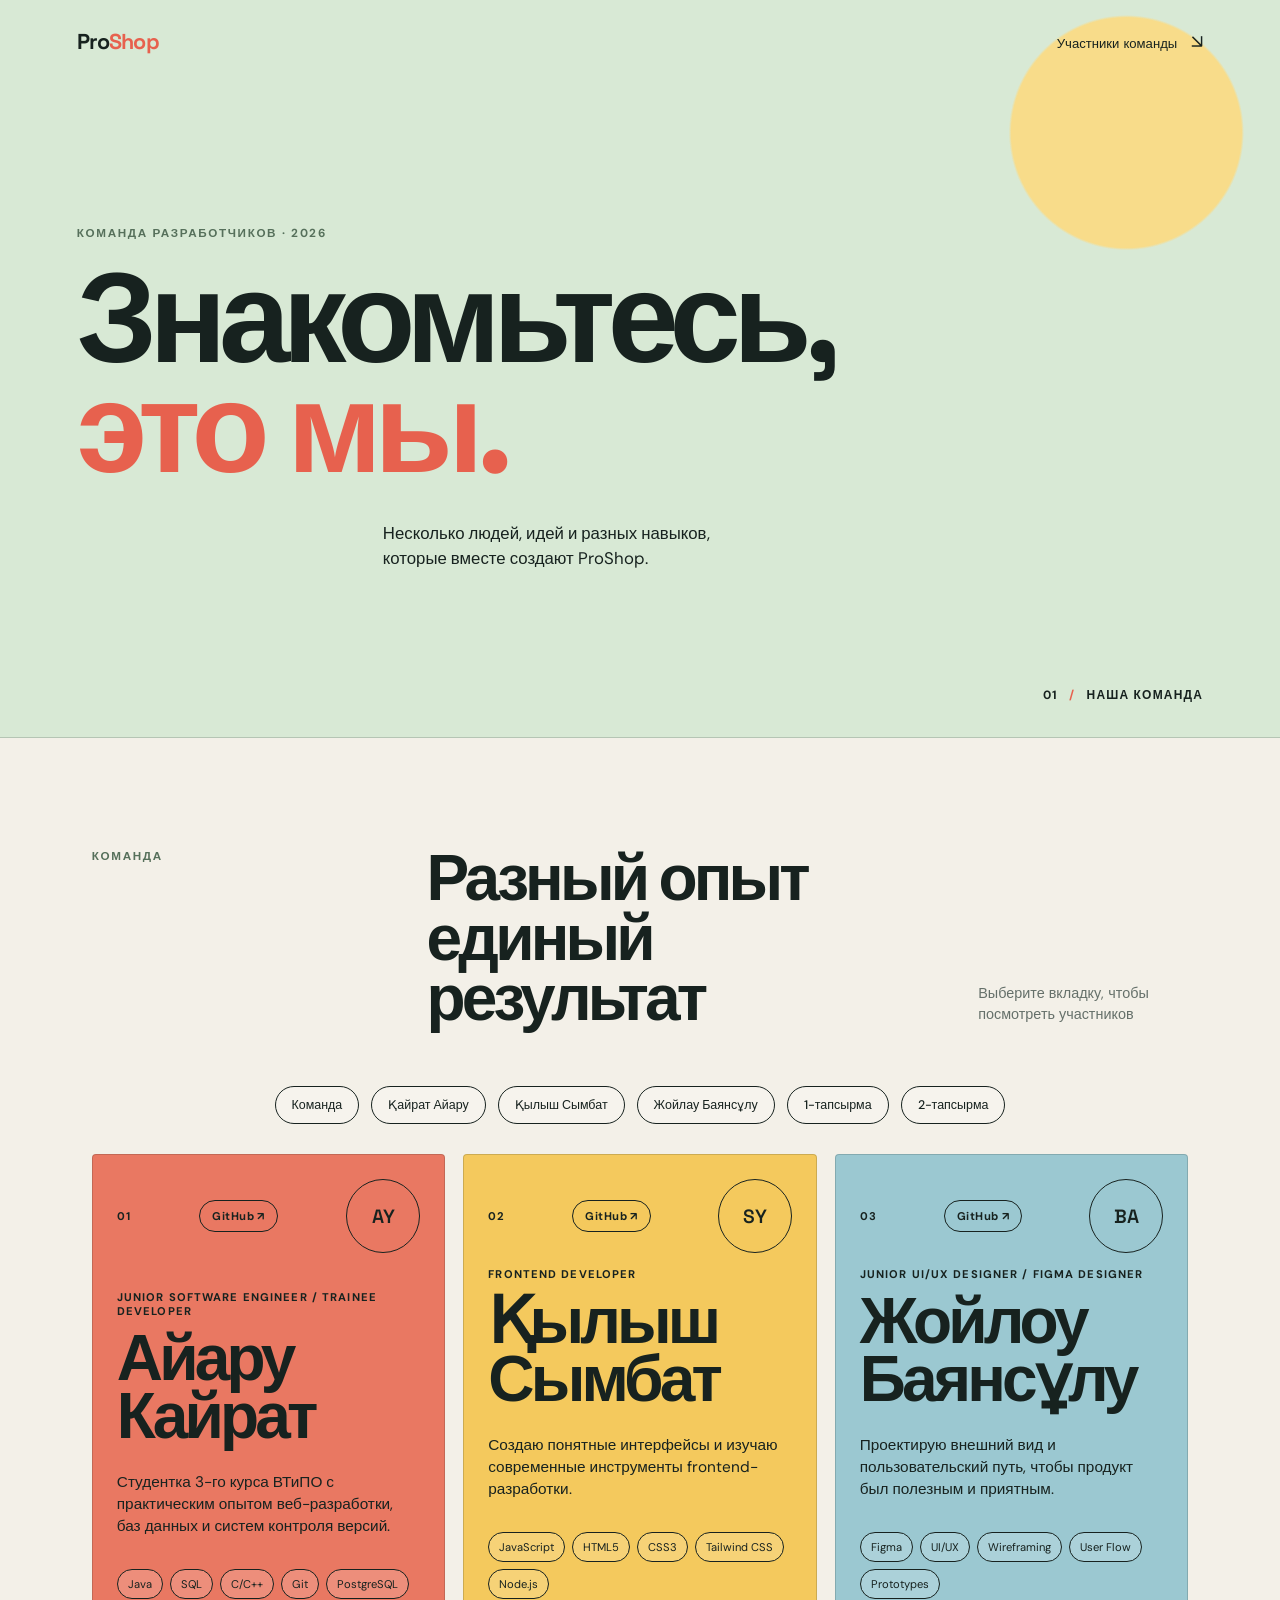
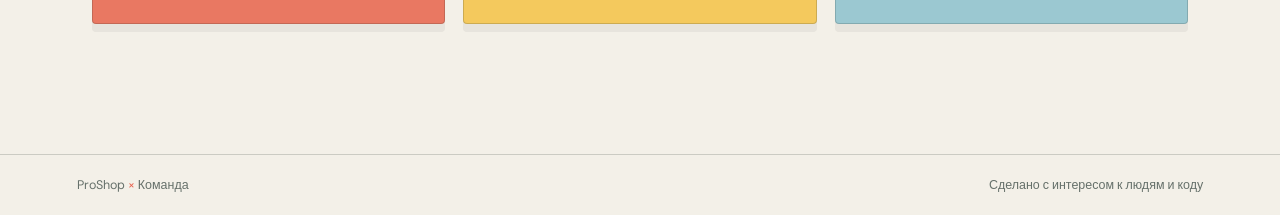
==== index.html @ 57a11b8b "1 men 2" ====
<!DOCTYPE html>
<html lang="ru">
<head>
    <meta charset="UTF-8">
    <meta name="viewport" content="width=device-width, initial-scale=1.0">
    <meta name="description" content="Страница-портфолио участников команды ProShop">
    <title>Наша команда | ProShop</title>
    <link rel="preconnect" href="https://fonts.googleapis.com">
    <link rel="preconnect" href="https://fonts.gstatic.com" crossorigin>
    <link href="https://fonts.googleapis.com/css2?family=DM+Sans:wght@400;500;700&family=Space+Grotesk:wght@500;600;700&display=swap" rel="stylesheet">
    <link rel="stylesheet" href="styles.css">
</head>
<body>
    <header class="hero">
        <nav class="navigation" aria-label="Основная навигация">
            <a class="logo" href="./index.html">Pro<span>Shop</span></a>
            <a class="nav-link" href="#team">Участники команды <span>↘</span></a>
        </nav>
        
        <div class="hero-content">
            <p class="eyebrow">Команда разработчиков · 2026</p>
            <h1>Знакомьтесь,<br><em>это мы.</em></h1>
            <p class="intro">Несколько людей, идей и разных навыков, которые вместе создают ProShop.</p>
        </div>
        <div class="hero-note">01 <span>/</span> Наша команда</div>
    </header>

    <main id="team" class="team-section">
        <div class="section-heading">
            <p class="eyebrow">Команда</p>
            <h2>Разный опыт<br>единый результат</h2>
            <p class="section-description">Выберите вкладку, чтобы посмотреть участников</p>
        </div>

        <!-- ВКЛАДКАЛАР ОСЫНДА -->
        <nav id="member-tabs" class="member-tabs" style="display:flex; gap:12px; margin: 25px 0 30px; flex-wrap:wrap; justify-content: center;">
            <button class="member-tab active" data-tab="team">Команда</button>
            <button class="member-tab" data-tab="ayaru">Қайрат Айару</button>
            <button class="member-tab" data-tab="symbat">Қылыш Сымбат</button>
            <button class="member-tab" data-tab="bayansulu">Жойлау Баянсұлу</button>
            <button class="member-tab" data-tab="task1">1-тапсырма</button>
            <button class="member-tab" data-tab="task2">2-тапсырма</button>
        </nav>

        <div id="team-list" class="team-list" aria-live="polite"></div>
    </main>

    <main id="resume-view" class="resume-main" hidden aria-live="polite"></main>

    <footer class="footer">
        <p>ProShop <span>×</span> Команда</p>
        <p>Сделано с интересом к людям и коду</p>
    </footer>

    <script type="module" src="team.js"></script>
</body>
</html>
---- styles.css ----
:root {
    --ink: #17221f;
    --paper: #f3f0e8;
    --green: #d8e9d5;
    --line: rgba(23, 34, 31, 0.18);
    --accent: #e7614e;
}

* { box-sizing: border-box; }
html { scroll-behavior: smooth; }
body { margin: 0; color: var(--ink); background: var(--paper); font-family: 'DM Sans', sans-serif; }
.hero { min-height: 82vh; padding: 28px 6vw 34px; display: flex; flex-direction: column; justify-content: space-between; position: relative; overflow: hidden; background: radial-gradient(circle at 88% 18%, #f8dc8a 0, #f8dc8a 9%, transparent 9.2%), var(--green); border-bottom: 1px solid var(--line); }
.hero > * { position: relative; }
.navigation { display: flex; justify-content: space-between; align-items: center; }
.logo { color: var(--ink); font: 700 1.35rem 'Space Grotesk', sans-serif; text-decoration: none; letter-spacing: -0.04em; }
.logo span { color: var(--accent); }
.nav-link { color: var(--ink); font-size: 0.82rem; text-decoration: none; border-bottom: 1px solid transparent; transition: border-color 180ms ease; }
.nav-link:hover { border-color: var(--ink); }
.nav-link span { margin-left: 10px; font-size: 1.2rem; }
.member-tabs { display: flex; flex-wrap: wrap; gap: 10px; margin-top: 58px; }
.member-tab { padding: 10px 16px; border: 1px solid var(--ink); border-radius: 999px; color: var(--ink); background: rgba(255, 255, 255, 0.2); cursor: pointer; font: 500 0.78rem 'DM Sans', sans-serif; transition: background 180ms ease, transform 180ms ease; }
.member-tab:hover { background: rgba(255, 255, 255, 0.65); transform: translateY(-2px); }
.member-tab:focus-visible { outline: 3px solid var(--accent); outline-offset: 3px; }
.hero-content { max-width: 850px; padding: 10vh 0 4vh; }
.eyebrow { margin: 0 0 22px; color: #56705b; font-size: 0.73rem; font-weight: 700; letter-spacing: 0.14em; text-transform: uppercase; }
h1, h2, h3 { margin: 0; font-family: 'Space Grotesk', sans-serif; letter-spacing: -0.06em; }
h1 { font-size: clamp(4rem, 10vw, 9.5rem); line-height: 0.86; }
h1 em { color: var(--accent); font-style: normal; }
.intro { max-width: 360px; margin: 38px 0 0 36%; font-size: 1.05rem; line-height: 1.5; }
.hero-note { align-self: flex-end; font-size: 0.75rem; font-weight: 700; letter-spacing: 0.1em; text-transform: uppercase; }
.hero-note span { margin: 0 7px; color: var(--accent); }
.team-section { max-width: 1250px; margin: 0 auto; padding: 110px 6vw 130px; }
.section-heading { display: grid; grid-template-columns: 1fr 1.4fr 1fr; align-items: end; gap: 30px; margin-bottom: 58px; }
.section-heading .eyebrow { align-self: start; }
h2 { font-size: clamp(2.6rem, 5vw, 5rem); line-height: 0.94; }
.section-description { max-width: 210px; margin: 0 0 4px auto; color: #65706a; font-size: 0.9rem; line-height: 1.45; }
.team-list { display: grid; grid-template-columns: repeat(3, 1fr); gap: 18px; }
.member-card { min-height: 470px; padding: 24px; display: flex; flex-direction: column; justify-content: space-between; border: 1px solid var(--line); border-radius: 4px; box-shadow: 0 8px 0 rgba(23, 34, 31, 0.05); animation: reveal 700ms both; animation-delay: var(--delay); transition: transform 180ms ease, box-shadow 180ms ease; }
.member-card { cursor: pointer; }
.member-card:focus-visible { outline: 3px solid var(--accent); outline-offset: 5px; }
.member-card:hover { transform: translateY(-7px) rotate(-0.4deg); box-shadow: 0 16px 0 rgba(23, 34, 31, 0.08); }
.member-card.coral { background: #e97862; }
.member-card.yellow { background: #f4c95d; }
.member-card.blue { background: #9bc8d1; }
.card-top, .skills { display: flex; justify-content: space-between; align-items: center; }
.github-link { color: inherit; font-size: 0.7rem; font-weight: 700; letter-spacing: 0.04em; text-decoration: none; }
.github-link:hover { text-decoration: underline; text-underline-offset: 4px; }
.github-button { display: inline-block; padding: 8px 12px; border: 1px solid currentColor; border-radius: 999px; }
.github-button:hover { color: var(--ink); background: rgba(255, 255, 255, 0.45); text-decoration: none; }
.member-number, .member-role { font-size: 0.7rem; font-weight: 700; letter-spacing: 0.1em; text-transform: uppercase; }
.member-initials { width: 74px; height: 74px; display: grid; place-items: center; border: 1px solid var(--ink); border-radius: 50%; font: 600 1.2rem 'Space Grotesk', sans-serif; }
.member-role { margin-bottom: 12px; }
h3 { font-size: clamp(2.5rem, 5vw, 4.5rem); line-height: 0.9; }
.member-link { color: inherit; text-decoration: none; }
.member-link:hover { text-decoration: underline; text-decoration-thickness: 2px; text-underline-offset: 7px; }
.member-about { max-width: 300px; margin: 25px 0 32px; font-size: 0.96rem; line-height: 1.45; }
.skills { justify-content: flex-start; flex-wrap: wrap; gap: 7px; }
.skills span { padding: 7px 10px; border: 1px solid var(--ink); border-radius: 20px; background: rgba(255, 255, 255, 0.16); font-size: 0.7rem; }
.footer { padding: 22px 6vw; display: flex; justify-content: space-between; border-top: 1px solid var(--line); color: #65706a; font-size: 0.78rem; }
.footer p { margin: 0; }
.footer span { color: var(--accent); }
.resume-page { min-height: 100vh; display: flex; flex-direction: column; }
.resume-main { width: min(900px, 88vw); margin: 0 auto; padding: 90px 0 120px; flex: 1; }
.back-link { display: inline-block; margin-bottom: 48px; color: var(--ink); font-size: 0.8rem; text-decoration: none; }
.back-button { padding: 0; border: 0; background: none; cursor: pointer; font: inherit; }
.back-link:hover { text-decoration: underline; }
.resume-heading { display: flex; align-items: end; justify-content: space-between; gap: 40px; margin-bottom: 70px; padding: 30px 34px; border: 1px solid var(--line); border-radius: 4px; box-shadow: 0 8px 0 rgba(23, 34, 31, 0.05); }
.resume-heading-text { min-width: 0; }
.resume-photo { width: 170px; height: 210px; display: grid; place-items: center; flex: 0 0 auto; border: 1px dashed var(--ink); object-fit: cover; }
.resume-photo-placeholder { align-content: center; gap: 10px; background: rgba(255, 255, 255, 0.2); text-align: center; }
.resume-photo-placeholder span { font: 600 1.45rem/0.95 'Space Grotesk', sans-serif; }
.resume-photo-placeholder small { font-size: 0.68rem; line-height: 1.35; }
.resume-heading h1 { font-size: clamp(3.5rem, 9vw, 8rem); }
.resume-role { margin: 0 0 14px; color: #56705b; font-size: 0.75rem; font-weight: 700; letter-spacing: 0.13em; text-transform: uppercase; }
.resume-contact { display: flex; flex-wrap: wrap; gap: 7px 16px; max-width: 650px; margin: 28px 0 0; padding: 0; list-style: none; font-size: 0.76rem; line-height: 1.4; }
.resume-github { display: inline-block; margin-top: 18px; font-size: 0.8rem; }
.resume-grid { display: grid; grid-template-columns: 1fr 1fr; gap: 54px 70px; }
.resume-block-wide { grid-column: 1 / -1; }
.resume-block h2 { margin-bottom: 17px; font-size: 1.4rem; letter-spacing: -0.03em; }
.resume-block p { max-width: 440px; margin: 0; color: #4f5d57; line-height: 1.65; }
.resume-list { display: grid; gap: 10px; margin: 0; padding-left: 19px; color: #4f5d57; line-height: 1.5; }
.resume-details { display: grid; gap: 16px; }
.resume-detail { display: grid; grid-template-columns: minmax(150px, 0.35fr) 1fr; gap: 25px; padding-bottom: 14px; border-bottom: 1px solid var(--line); }
.resume-detail strong { font-size: 0.82rem; }
.resume-detail p { max-width: none; }
.resume-skills { display: flex; flex-wrap: wrap; gap: 8px; }
.resume-skills span { padding: 8px 12px; border: 1px solid var(--ink); border-radius: 20px; font-size: 0.75rem; }
@keyframes reveal { from { opacity: 0; transform: translateY(20px); } to { opacity: 1; transform: translateY(0); } }
@media (prefers-reduced-motion: reduce) {
    html { scroll-behavior: auto; }
    .member-card { animation: none; transition: none; }
    .member-card:hover { transform: none; }
}
@media (max-width: 760px) {
    .hero { min-height: 720px; padding: 22px 7vw 28px; }
    .hero-content { padding: 16vh 0 5vh; }
    .member-tabs { margin-top: 38px; }
    .intro { margin: 34px 0 0; }
    .section-heading { display: block; }
    .section-description { margin: 24px 0 0; }
    .team-list { grid-template-columns: 1fr; }
    .member-card { min-height: 390px; }
    .resume-main { padding: 55px 0 80px; }
    .resume-heading { display: block; margin-bottom: 45px; padding: 24px; }
    .resume-photo { margin: 30px 0 0; }
    .resume-grid { grid-template-columns: 1fr; gap: 35px; }
    .resume-block-wide { grid-column: auto; }
    .resume-detail { grid-template-columns: 1fr; gap: 6px; }
    .footer { display: block; line-height: 1.8; }
}




/* ===== ТАПСЫРМАЛАР СТИЛІ ===== */
.task-box {
  background: #fff;
  border-radius: 20px;
  padding: 32px;
  max-width: 560px;
  margin: 40px auto 0;
  border: 1px solid var(--line);
  box-shadow: 0 10px 30px rgba(23, 34, 31, 0.06);
}

.task-box h2 {
  font-family: 'Space Grotesk', sans-serif;
  font-size: 1.8rem;
  margin-bottom: 20px;
}

.task-btn {
  margin-top: 16px;
  padding: 10px 22px;
  border: none;
  border-radius: 999px;
  background: #2e4a3e;
  color: #fff;
  font-size: 0.95rem;
  font-family: 'DM Sans', sans-serif;
  cursor: pointer;
  transition: background 0.2s;
}

.task-btn:hover {
  background: #1e3329;
}

.toggle-element {
  padding: 16px 20px;
  border-radius: 12px;
  background: #f0ece4;
  border: 2px solid transparent;
  cursor: pointer;
  margin: 16px 0;
  transition: 0.25s;
  font-size: 0.95rem;
}

.toggle-element.active {
  background: #d8e9d5;
  border-color: #2e4a3e;
  font-weight: 600;
}

.new-div {
  margin: 12px 0;
  padding: 12px 16px;
  background: #e8f5e9;
  border-radius: 10px;
  font-weight: 500;
  border: 1px solid #c8e6c9;
}

#class-list {
  margin-top: 16px;
  padding: 12px;
  background: #f8f6f1;
  border-radius: 10px;
  font-size: 0.9rem;
  color: #444;
}
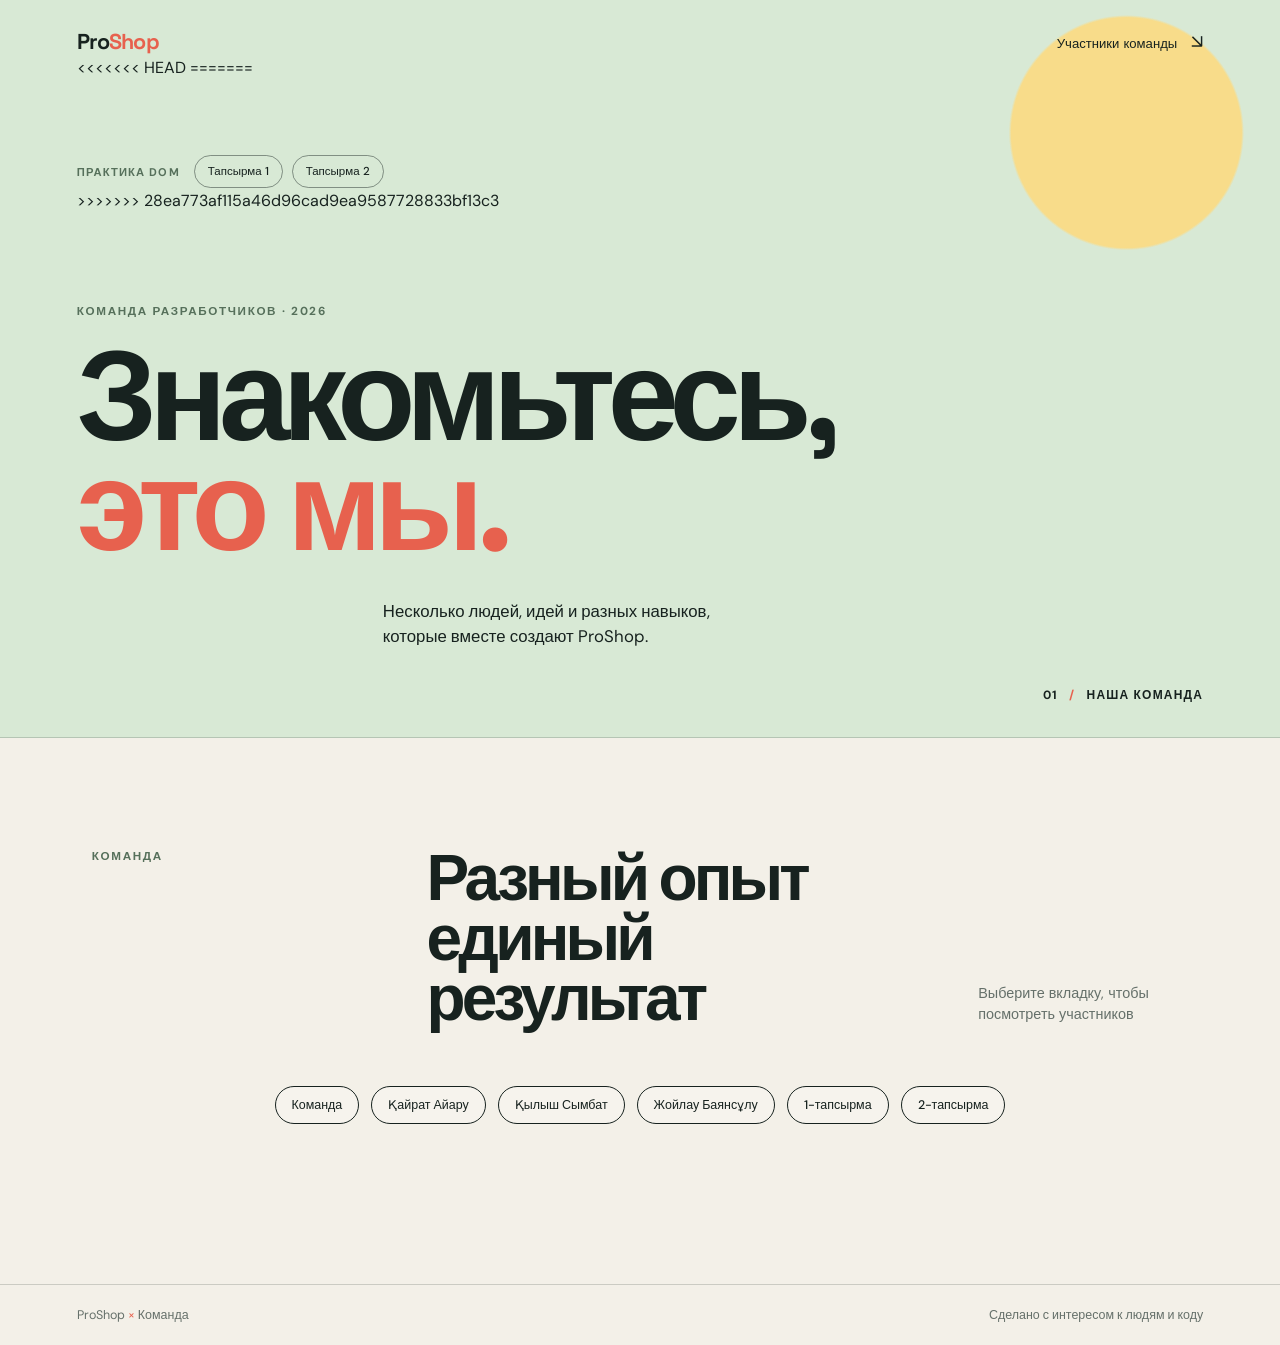
==== commit 33987c95: "Merge branch 'main' of https://github.com/yaru-gyaru/ProShop" ====
--- a/index.html
+++ b/index.html
@@ -16,7 +16,16 @@
             <a class="logo" href="./index.html">Pro<span>Shop</span></a>
             <a class="nav-link" href="#team">Участники команды <span>↘</span></a>
         </nav>
+<<<<<<< HEAD
         
+=======
+        <nav id="member-tabs" class="member-tabs" aria-label="Резюме участников"></nav>
+        <nav id="task-tabs" class="task-tabs" aria-label="Учебные задания">
+            <span class="tabs-label">Практика DOM</span>
+            <button class="task-tab" type="button" data-task="task-1">Тапсырма 1</button>
+            <button class="task-tab" type="button" data-task="task-2">Тапсырма 2</button>
+        </nav>
+>>>>>>> 28ea773af115a46d96cad9ea9587728833bf13c3
         <div class="hero-content">
             <p class="eyebrow">Команда разработчиков · 2026</p>
             <h1>Знакомьтесь,<br><em>это мы.</em></h1>
@@ -46,6 +55,7 @@
     </main>
 
     <main id="resume-view" class="resume-main" hidden aria-live="polite"></main>
+    <main id="tasks-view" class="resume-main tasks-main" hidden aria-live="polite"></main>
 
     <footer class="footer">
         <p>ProShop <span>×</span> Команда</p>
--- a/styles.css
+++ b/styles.css
@@ -21,6 +21,10 @@
 .member-tab { padding: 10px 16px; border: 1px solid var(--ink); border-radius: 999px; color: var(--ink); background: rgba(255, 255, 255, 0.2); cursor: pointer; font: 500 0.78rem 'DM Sans', sans-serif; transition: background 180ms ease, transform 180ms ease; }
 .member-tab:hover { background: rgba(255, 255, 255, 0.65); transform: translateY(-2px); }
 .member-tab:focus-visible { outline: 3px solid var(--accent); outline-offset: 3px; }
+.task-tabs { display: flex; align-items: center; flex-wrap: wrap; gap: 9px; margin-top: 16px; }
+.tabs-label { margin-right: 5px; color: #56705b; font-size: 0.7rem; font-weight: 700; letter-spacing: 0.1em; text-transform: uppercase; }
+.task-tab { padding: 8px 13px; border: 1px solid rgba(23, 34, 31, 0.45); border-radius: 999px; color: var(--ink); background: transparent; cursor: pointer; font: 500 0.72rem 'DM Sans', sans-serif; }
+.task-tab:hover { background: rgba(255, 255, 255, 0.5); }
 .hero-content { max-width: 850px; padding: 10vh 0 4vh; }
 .eyebrow { margin: 0 0 22px; color: #56705b; font-size: 0.73rem; font-weight: 700; letter-spacing: 0.14em; text-transform: uppercase; }
 h1, h2, h3 { margin: 0; font-family: 'Space Grotesk', sans-serif; letter-spacing: -0.06em; }
@@ -74,6 +78,22 @@
 .resume-role { margin: 0 0 14px; color: #56705b; font-size: 0.75rem; font-weight: 700; letter-spacing: 0.13em; text-transform: uppercase; }
 .resume-contact { display: flex; flex-wrap: wrap; gap: 7px 16px; max-width: 650px; margin: 28px 0 0; padding: 0; list-style: none; font-size: 0.76rem; line-height: 1.4; }
 .resume-github { display: inline-block; margin-top: 18px; font-size: 0.8rem; }
+.tasks-main { max-width: 900px; }
+.task-heading { margin-bottom: 54px; padding: 34px; border: 1px solid var(--line); border-radius: 4px; box-shadow: 0 8px 0 rgba(23, 34, 31, 0.05); }
+.task-heading h1 { font-size: clamp(3.5rem, 8vw, 7rem); }
+.task-heading p:last-child { max-width: 420px; margin: 24px 0 0; line-height: 1.5; }
+.task-content h2 { margin: 34px 0 18px; font-size: 1.45rem; letter-spacing: -0.03em; }
+.task-playground { padding: 25px; border: 1px solid var(--line); background: rgba(255, 255, 255, 0.28); }
+.task-playground p { margin: 0 0 14px; font-size: 1.1rem; }
+.old-element { padding: 12px; border: 1px dashed var(--line); color: #65706a; }
+.new-div { margin: 12px 6vw; padding: 12px 18px; border: 1px solid var(--ink); border-radius: 4px; background: #d8e9d5; text-align: center; }
+.click-paragraph { margin: 20px 0 0 !important; cursor: pointer; }
+.task-hint, .class-output { color: #65706a; font-size: 0.85rem; line-height: 1.5; }
+.task-explanation { display: grid; gap: 12px; padding-left: 22px; color: #4f5d57; line-height: 1.5; }
+.class-demo { padding: 24px; border: 1px solid var(--line); background: rgba(255, 255, 255, 0.3); transition: background 180ms ease, transform 180ms ease; }
+.class-demo.active { background: #f4c95d; transform: translateX(8px); }
+.task-action { margin-top: 16px; padding: 10px 15px; border: 1px solid var(--ink); border-radius: 999px; background: var(--ink); color: var(--paper); cursor: pointer; font: inherit; }
+.task-action:hover { background: var(--accent); border-color: var(--accent); }
 .resume-grid { display: grid; grid-template-columns: 1fr 1fr; gap: 54px 70px; }
 .resume-block-wide { grid-column: 1 / -1; }
 .resume-block h2 { margin-bottom: 17px; font-size: 1.4rem; letter-spacing: -0.03em; }
@@ -179,4 +199,229 @@
   border-radius: 10px;
   font-size: 0.9rem;
   color: #444;
+}
+.task-subtitle {
+  color: #65706a;
+  font-size: 0.95rem;
+  margin-bottom: 28px;
+  line-height: 1.5;
+}
+
+.task-block {
+  background: #f8f6f1;
+  border-radius: 14px;
+  padding: 20px;
+  margin-bottom: 18px;
+  border: 1px solid var(--line);
+}
+
+.task-block h3 {
+  font-size: 1rem;
+  margin-bottom: 10px;
+  font-family: 'Space Grotesk', sans-serif;
+}
+
+.style-p {
+  padding: 12px;
+  background: #fff;
+  border-radius: 8px;
+  margin: 10px 0;
+  border: 1px dashed #ccc;
+}
+
+.hint {
+  font-size: 0.82rem;
+  color: #888;
+  margin-top: 8px;
+}
+
+.old-element {
+  padding: 10px 14px;
+  background: #eee;
+  border-radius: 8px;
+  margin: 10px 0;
+}
+.task-box.wide {
+  max-width: 920px;
+  margin: 0 auto;
+}
+
+.task-grid {
+  display: grid;
+  grid-template-columns: 1fr 1fr;
+  gap: 18px;
+}
+
+.task-block .small {
+  font-size: 0.85rem;
+  color: #666;
+  margin-bottom: 10px;
+}
+
+.new-div-preview {
+  margin-top: 12px;
+  padding: 12px 16px;
+  background: #e8f5e9;
+  border-radius: 10px;
+  font-weight: 500;
+  border: 1px solid #c8e6c9;
+}
+
+@media (max-width: 700px) {
+  .task-grid {
+    grid-template-columns: 1fr;
+  }
+}
+.task-box.full-width {
+  max-width: none;
+  width: 100%;
+  margin: 40px 0 0;
+}
+
+.task-grid {
+  display: grid;
+  grid-template-columns: 1fr 1fr;
+  gap: 18px;
+}
+
+.task-block {
+  background: #f8f6f1;
+  border-radius: 14px;
+  padding: 22px 24px;
+  border: 1px solid var(--line);
+}
+
+.task-block h3 {
+  font-size: 1.05rem;
+  margin: 0 0 10px;
+  font-family: 'Space Grotesk', sans-serif;
+}
+
+.task-block .small {
+  font-size: 0.87rem;
+  color: #666;
+  margin-bottom: 12px;
+}
+
+.style-p {
+  padding: 14px 16px;
+  background: #fff;
+  border-radius: 10px;
+  margin: 12px 0;
+  border: 1px dashed #ccc;
+}
+
+.new-div-preview {
+  margin-top: 14px;
+  padding: 12px 16px;
+  background: #e8f5e9;
+  border-radius: 10px;
+  font-weight: 500;
+  border: 1px solid #c8e6c9;
+}
+
+.old-element {
+  padding: 12px 16px;
+  background: #eee;
+  border-radius: 8px;
+  margin: 12px 0;
+}
+
+@media (max-width: 700px) {
+  .task-grid {
+    grid-template-columns: 1fr;
+  }
+}
+
+/* ===== ТҮЗЕТУ: суреттегідей — блоктар бір бағанда, толық енде, астыастына тұрады ===== */
+/* team-section әдетте max-width: 1250px болғандықтан, тапсырма ашылғанда
+   сол шектеуді алып тастаймыз — блок толық экранды алады */
+.team-section:has(.task-box) {
+  max-width: none;
+  padding-left: 0;
+  padding-right: 0;
+}
+
+/* НАҒЫЗ СЕБЕП: .task-box #team-list ішінде тұр, ал #team-list элементі
+   .team-list класы арқылы 3 бағанды grid болып тұр (grid-template-columns:
+   repeat(3, 1fr)). Сондықтан .task-box сол grid-тің тек 1 бағанасын ғана
+   алып, ені жалпы ораммен шектеліп қалады. Тапсырма ашық кезде grid-ті
+   өшіріп, task-box-ты толық ені бойынша соза аламыз. */
+.team-list:has(.task-box) {
+  display: block;
+}
+
+.task-box {
+  grid-column: 1 / -1;
+}
+
+.task-box {
+  max-width: none;
+  width: 100%;
+  margin: 40px 0 0;
+  padding: 32px 6vw;
+  border-radius: 0;
+}
+
+.task-box h2 {
+  text-align: left;
+  font-size: 1.6rem;
+  margin-bottom: 28px;
+}
+
+/* Грид емес, вертикаль тізбек — суреттегідей */
+.task-grid {
+  display: flex;
+  flex-direction: column;
+  gap: 26px;
+}
+
+.task-block {
+  width: 100%;
+  padding: 24px 26px;
+  background: transparent;
+  border: none;
+  border-bottom: 1px solid var(--line);
+  padding-bottom: 26px;
+}
+
+.task-block:last-child {
+  border-bottom: none;
+}
+
+.task-block h3 {
+  color: #2f5fd6;
+  font-size: 1rem;
+  font-weight: 700;
+  margin-bottom: 14px;
+}
+
+/* Суреттегідей көк, толық енді батырмалар */
+.task-btn {
+  display: block;
+  width: 100%;
+  background: #2f6fed;
+  border-radius: 10px;
+  padding: 13px 20px;
+  font-weight: 600;
+}
+
+.task-btn:hover {
+  background: #244fb0;
+}
+
+/* Жойылатын ескі элементті ерекшелеп көрсету (сурет бойынша қызғылт жол) */
+.old-element {
+  background: #fbe4e2;
+  border: 1px solid #f3b9b4;
+  color: #8a2f27;
+  padding: 14px 16px;
+  border-radius: 8px;
+  margin-bottom: 14px;
+}
+
+@media (max-width: 760px) {
+  .task-box {
+    padding: 22px;
+  }
 }
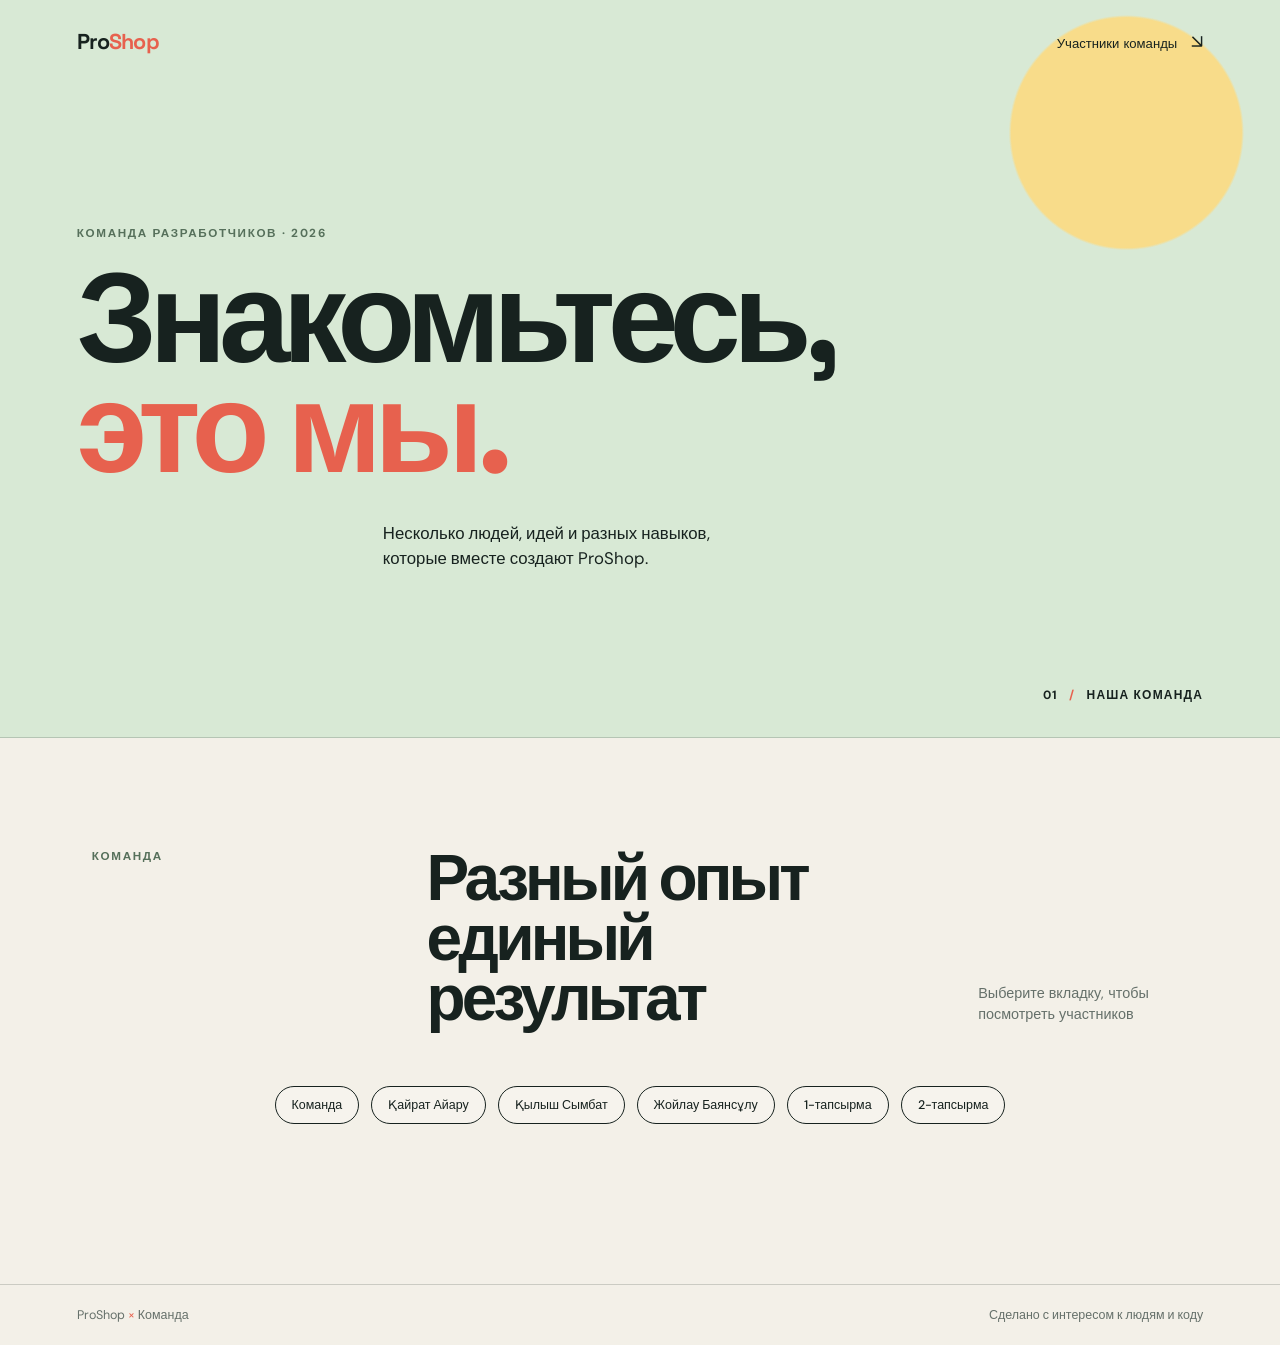
==== commit 7ba7834e: "symbat" ====
--- a/index.html
+++ b/index.html
@@ -16,16 +16,7 @@
             <a class="logo" href="./index.html">Pro<span>Shop</span></a>
             <a class="nav-link" href="#team">Участники команды <span>↘</span></a>
         </nav>
-<<<<<<< HEAD
-        
-=======
-        <nav id="member-tabs" class="member-tabs" aria-label="Резюме участников"></nav>
-        <nav id="task-tabs" class="task-tabs" aria-label="Учебные задания">
-            <span class="tabs-label">Практика DOM</span>
-            <button class="task-tab" type="button" data-task="task-1">Тапсырма 1</button>
-            <button class="task-tab" type="button" data-task="task-2">Тапсырма 2</button>
-        </nav>
->>>>>>> 28ea773af115a46d96cad9ea9587728833bf13c3
+
         <div class="hero-content">
             <p class="eyebrow">Команда разработчиков · 2026</p>
             <h1>Знакомьтесь,<br><em>это мы.</em></h1>
@@ -65,3 +56,4 @@
     <script type="module" src="team.js"></script>
 </body>
 </html>
+
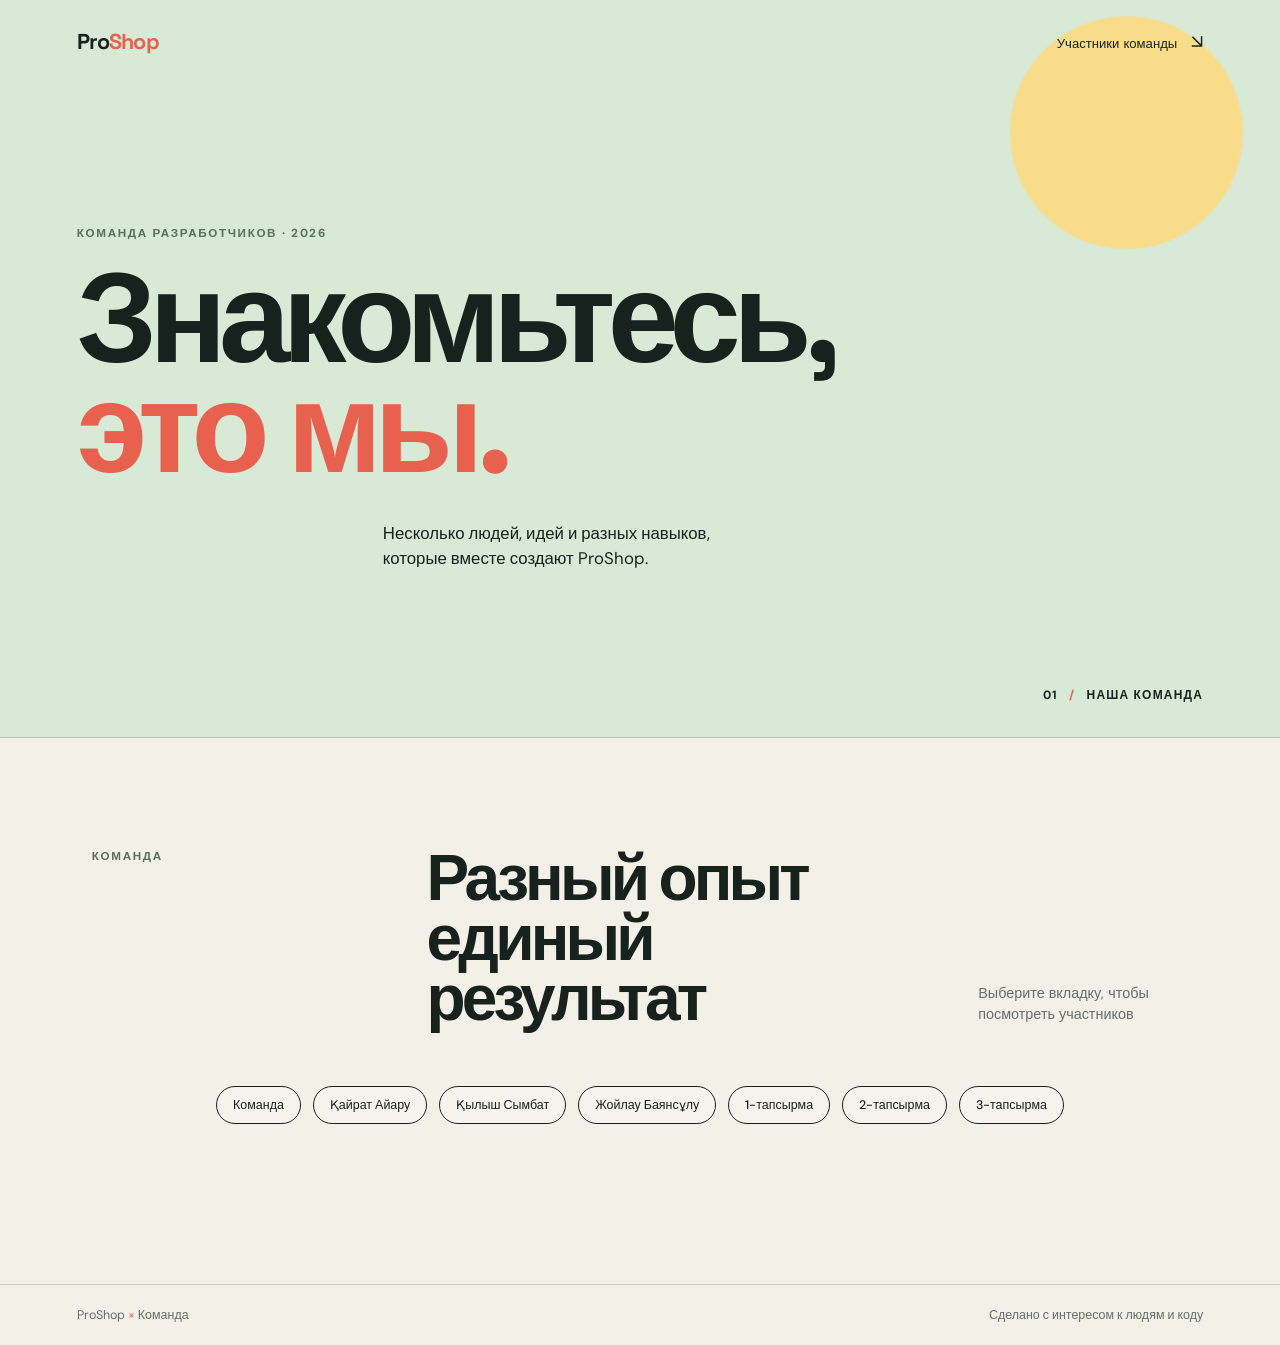
==== commit 0d3d50ff: "task 3" ====
--- a/index.html
+++ b/index.html
@@ -40,6 +40,7 @@
             <button class="member-tab" data-tab="bayansulu">Жойлау Баянсұлу</button>
             <button class="member-tab" data-tab="task1">1-тапсырма</button>
             <button class="member-tab" data-tab="task2">2-тапсырма</button>
+            <button class="member-tab" data-tab="task3">3-тапсырма</button>
         </nav>
 
         <div id="team-list" class="team-list" aria-live="polite"></div>
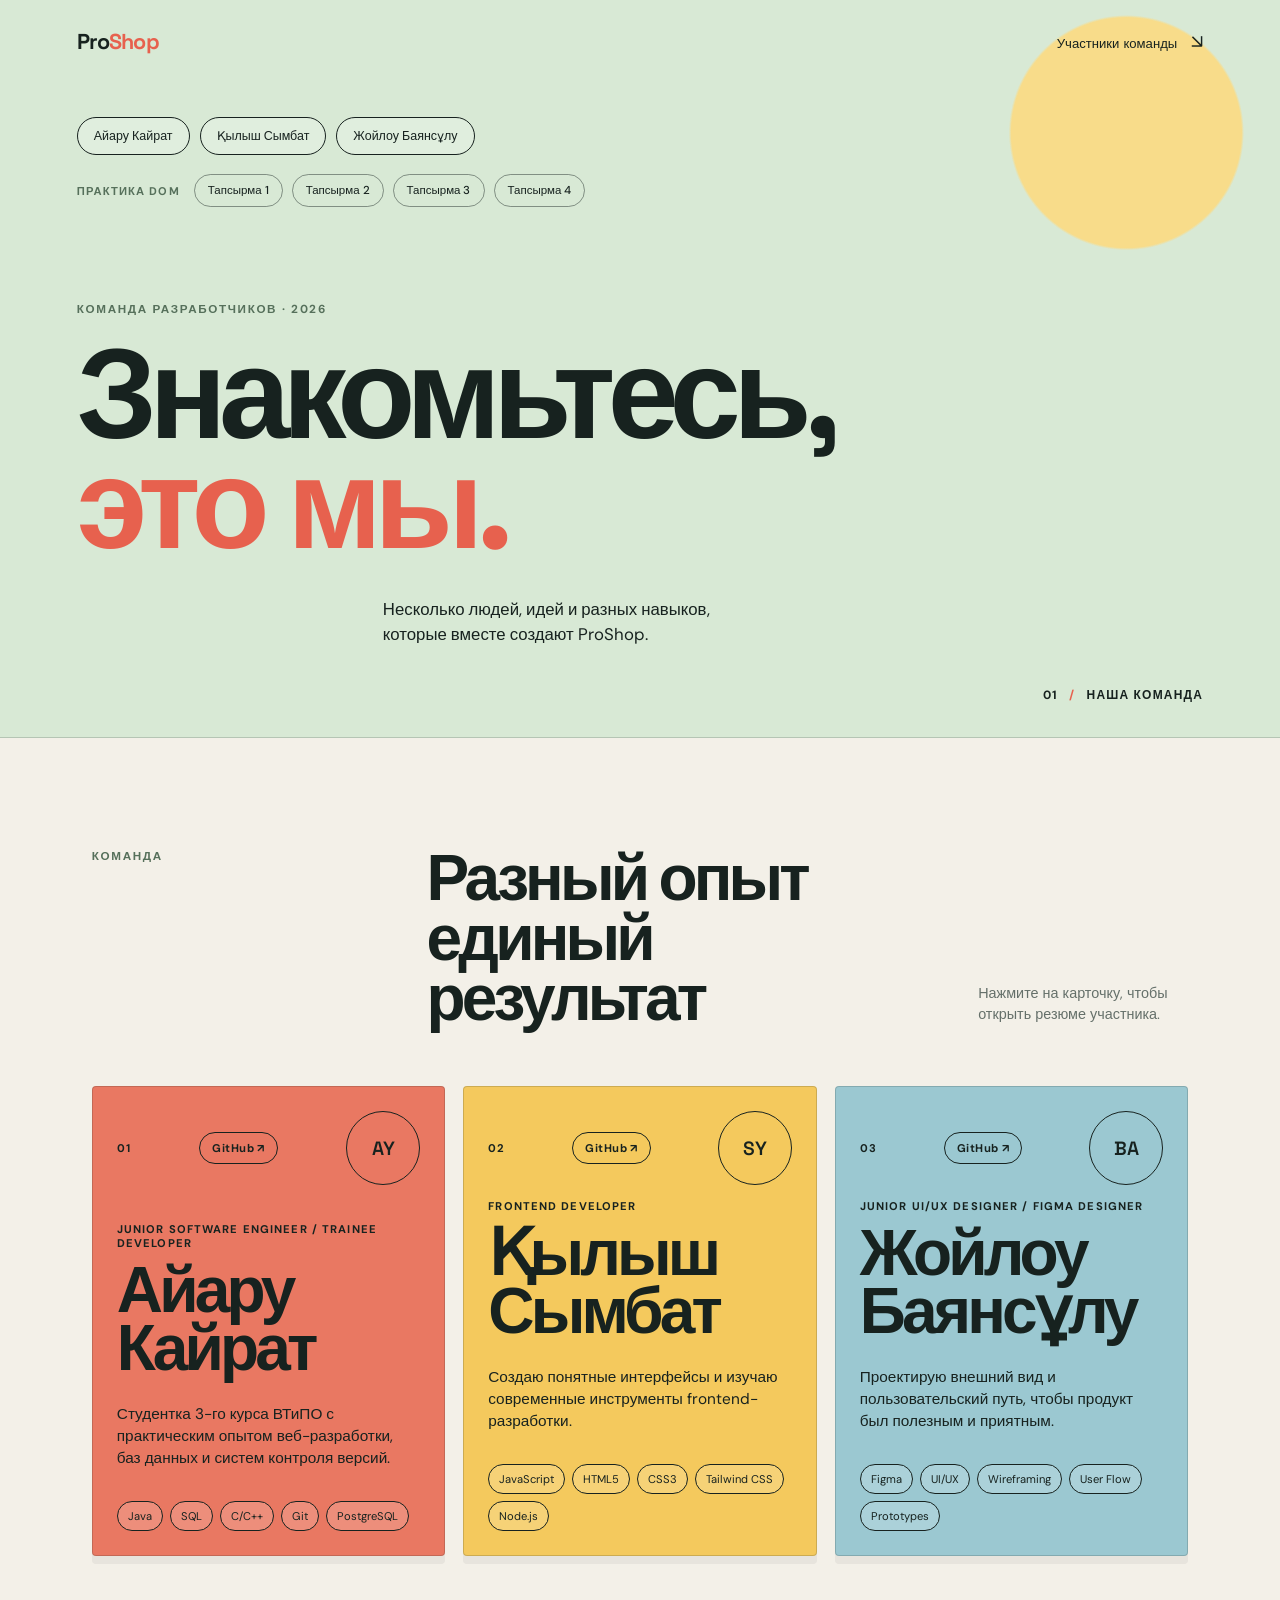
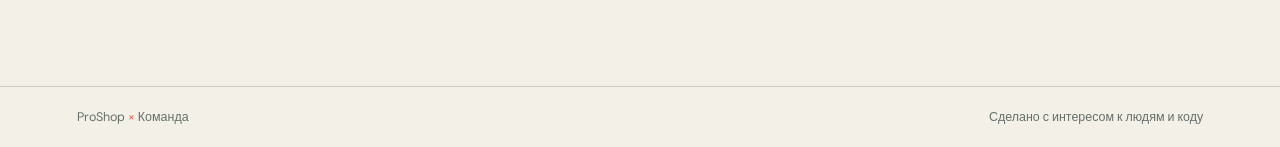
==== commit a63c5612: "changes" ====
--- a/index.html
+++ b/index.html
@@ -16,7 +16,14 @@
             <a class="logo" href="./index.html">Pro<span>Shop</span></a>
             <a class="nav-link" href="#team">Участники команды <span>↘</span></a>
         </nav>
-
+        <nav id="member-tabs" class="member-tabs" aria-label="Резюме участников"></nav>
+        <nav id="task-tabs" class="task-tabs" aria-label="Учебные задания">
+            <span class="tabs-label">Практика DOM</span>
+            <button class="task-tab" type="button" data-task="task-1">Тапсырма 1</button>
+            <button class="task-tab" type="button" data-task="task-2">Тапсырма 2</button>
+            <button class="task-tab" type="button" data-task="task-3">Тапсырма 3</button>
+            <button class="task-tab" type="button" data-task="task-4">Тапсырма 4</button>
+        </nav>
         <div class="hero-content">
             <p class="eyebrow">Команда разработчиков · 2026</p>
             <h1>Знакомьтесь,<br><em>это мы.</em></h1>
@@ -29,20 +36,8 @@
         <div class="section-heading">
             <p class="eyebrow">Команда</p>
             <h2>Разный опыт<br>единый результат</h2>
-            <p class="section-description">Выберите вкладку, чтобы посмотреть участников</p>
+            <p class="section-description">Нажмите на карточку, чтобы открыть резюме участника.</p>
         </div>
-
-        <!-- ВКЛАДКАЛАР ОСЫНДА -->
-        <nav id="member-tabs" class="member-tabs" style="display:flex; gap:12px; margin: 25px 0 30px; flex-wrap:wrap; justify-content: center;">
-            <button class="member-tab active" data-tab="team">Команда</button>
-            <button class="member-tab" data-tab="ayaru">Қайрат Айару</button>
-            <button class="member-tab" data-tab="symbat">Қылыш Сымбат</button>
-            <button class="member-tab" data-tab="bayansulu">Жойлау Баянсұлу</button>
-            <button class="member-tab" data-tab="task1">1-тапсырма</button>
-            <button class="member-tab" data-tab="task2">2-тапсырма</button>
-            <button class="member-tab" data-tab="task3">3-тапсырма</button>
-        </nav>
-
         <div id="team-list" class="team-list" aria-live="polite"></div>
     </main>
 
@@ -57,4 +52,3 @@
     <script type="module" src="team.js"></script>
 </body>
 </html>
-
--- a/styles.css
+++ b/styles.css
@@ -7,6 +7,7 @@
 }
 
 * { box-sizing: border-box; }
+[hidden] { display: none !important; }
 html { scroll-behavior: smooth; }
 body { margin: 0; color: var(--ink); background: var(--paper); font-family: 'DM Sans', sans-serif; }
 .hero { min-height: 82vh; padding: 28px 6vw 34px; display: flex; flex-direction: column; justify-content: space-between; position: relative; overflow: hidden; background: radial-gradient(circle at 88% 18%, #f8dc8a 0, #f8dc8a 9%, transparent 9.2%), var(--green); border-bottom: 1px solid var(--line); }
@@ -88,12 +89,40 @@
 .old-element { padding: 12px; border: 1px dashed var(--line); color: #65706a; }
 .new-div { margin: 12px 6vw; padding: 12px 18px; border: 1px solid var(--ink); border-radius: 4px; background: #d8e9d5; text-align: center; }
 .click-paragraph { margin: 20px 0 0 !important; cursor: pointer; }
+.click-paragraph.changed { color: var(--accent); font-size: 1.25rem; }
 .task-hint, .class-output { color: #65706a; font-size: 0.85rem; line-height: 1.5; }
 .task-explanation { display: grid; gap: 12px; padding-left: 22px; color: #4f5d57; line-height: 1.5; }
 .class-demo { padding: 24px; border: 1px solid var(--line); background: rgba(255, 255, 255, 0.3); transition: background 180ms ease, transform 180ms ease; }
 .class-demo.active { background: #f4c95d; transform: translateX(8px); }
 .task-action { margin-top: 16px; padding: 10px 15px; border: 1px solid var(--ink); border-radius: 999px; background: var(--ink); color: var(--paper); cursor: pointer; font: inherit; }
 .task-action:hover { background: var(--accent); border-color: var(--accent); }
+.table-controls { display: flex; flex-wrap: wrap; align-items: end; gap: 16px; }
+.table-controls label { display: grid; gap: 8px; }
+.table-controls input, #cell-color { padding: 10px; border: 1px solid var(--line); border-radius: 6px; background: var(--paper); color: var(--ink); font: inherit; }
+.table-controls input { width: 150px; }
+.table-scroll { overflow-x: auto; margin-top: 20px; }
+.practice-table { border-collapse: collapse; }
+.practice-table caption { text-align: left; padding-bottom: 12px; }
+.practice-table td { padding: 0; border: 1px solid var(--line); }
+.practice-table button { width: 54px; height: 48px; border: 0; background: transparent; color: inherit; cursor: pointer; font: inherit; }
+.practice-table td[data-color="coral"] { background: #e97862; color: #17221f; }
+.practice-table td[data-color="yellow"] { background: #f4c95d; color: #17221f; }
+.practice-table td[data-color="blue"] { background: #9bc8d1; color: #17221f; }
+button:focus-visible, select:focus-visible, input:focus-visible { outline: 3px solid var(--accent); outline-offset: 3px; }
+body.dark-theme { --ink: #f3f0e8; --paper: #19221f; --green: #293b30; --line: rgba(243, 240, 232, 0.3); --accent: #ffa18d; color-scheme: dark; }
+.dark-theme .hero { background: var(--green); }
+.dark-theme .member-card.coral { background: #683c32; }
+.dark-theme .member-card.yellow { background: #584b25; }
+.dark-theme .member-card.blue { background: #2c5058; }
+.dark-theme .eyebrow, .dark-theme .tabs-label, .dark-theme .section-description,
+.dark-theme .footer, .dark-theme .resume-role, .dark-theme .resume-block p,
+.dark-theme .resume-list, .dark-theme .task-hint, .dark-theme .class-output,
+.dark-theme .task-explanation { color: #c5d5c9; }
+.dark-theme .task-tab { border-color: var(--line); }
+.dark-theme .new-div { background: var(--green); }
+.dark-theme .task-playground, .dark-theme .class-demo { background: #293b30; }
+.dark-theme .class-demo.active { background: #584b25; }
+.dark-theme .member-tab:hover, .dark-theme .task-tab:hover, .dark-theme .github-button:hover { background: #3d5145; }
 .resume-grid { display: grid; grid-template-columns: 1fr 1fr; gap: 54px 70px; }
 .resume-block-wide { grid-column: 1 / -1; }
 .resume-block h2 { margin-bottom: 17px; font-size: 1.4rem; letter-spacing: -0.03em; }
@@ -128,300 +157,3 @@
     .resume-detail { grid-template-columns: 1fr; gap: 6px; }
     .footer { display: block; line-height: 1.8; }
 }
-
-
-
-
-/* ===== ТАПСЫРМАЛАР СТИЛІ ===== */
-.task-box {
-  background: #fff;
-  border-radius: 20px;
-  padding: 32px;
-  max-width: 560px;
-  margin: 40px auto 0;
-  border: 1px solid var(--line);
-  box-shadow: 0 10px 30px rgba(23, 34, 31, 0.06);
-}
-
-.task-box h2 {
-  font-family: 'Space Grotesk', sans-serif;
-  font-size: 1.8rem;
-  margin-bottom: 20px;
-}
-
-.task-btn {
-  margin-top: 16px;
-  padding: 10px 22px;
-  border: none;
-  border-radius: 999px;
-  background: #2e4a3e;
-  color: #fff;
-  font-size: 0.95rem;
-  font-family: 'DM Sans', sans-serif;
-  cursor: pointer;
-  transition: background 0.2s;
-}
-
-.task-btn:hover {
-  background: #1e3329;
-}
-
-.toggle-element {
-  padding: 16px 20px;
-  border-radius: 12px;
-  background: #f0ece4;
-  border: 2px solid transparent;
-  cursor: pointer;
-  margin: 16px 0;
-  transition: 0.25s;
-  font-size: 0.95rem;
-}
-
-.toggle-element.active {
-  background: #d8e9d5;
-  border-color: #2e4a3e;
-  font-weight: 600;
-}
-
-.new-div {
-  margin: 12px 0;
-  padding: 12px 16px;
-  background: #e8f5e9;
-  border-radius: 10px;
-  font-weight: 500;
-  border: 1px solid #c8e6c9;
-}
-
-#class-list {
-  margin-top: 16px;
-  padding: 12px;
-  background: #f8f6f1;
-  border-radius: 10px;
-  font-size: 0.9rem;
-  color: #444;
-}
-.task-subtitle {
-  color: #65706a;
-  font-size: 0.95rem;
-  margin-bottom: 28px;
-  line-height: 1.5;
-}
-
-.task-block {
-  background: #f8f6f1;
-  border-radius: 14px;
-  padding: 20px;
-  margin-bottom: 18px;
-  border: 1px solid var(--line);
-}
-
-.task-block h3 {
-  font-size: 1rem;
-  margin-bottom: 10px;
-  font-family: 'Space Grotesk', sans-serif;
-}
-
-.style-p {
-  padding: 12px;
-  background: #fff;
-  border-radius: 8px;
-  margin: 10px 0;
-  border: 1px dashed #ccc;
-}
-
-.hint {
-  font-size: 0.82rem;
-  color: #888;
-  margin-top: 8px;
-}
-
-.old-element {
-  padding: 10px 14px;
-  background: #eee;
-  border-radius: 8px;
-  margin: 10px 0;
-}
-.task-box.wide {
-  max-width: 920px;
-  margin: 0 auto;
-}
-
-.task-grid {
-  display: grid;
-  grid-template-columns: 1fr 1fr;
-  gap: 18px;
-}
-
-.task-block .small {
-  font-size: 0.85rem;
-  color: #666;
-  margin-bottom: 10px;
-}
-
-.new-div-preview {
-  margin-top: 12px;
-  padding: 12px 16px;
-  background: #e8f5e9;
-  border-radius: 10px;
-  font-weight: 500;
-  border: 1px solid #c8e6c9;
-}
-
-@media (max-width: 700px) {
-  .task-grid {
-    grid-template-columns: 1fr;
-  }
-}
-.task-box.full-width {
-  max-width: none;
-  width: 100%;
-  margin: 40px 0 0;
-}
-
-.task-grid {
-  display: grid;
-  grid-template-columns: 1fr 1fr;
-  gap: 18px;
-}
-
-.task-block {
-  background: #f8f6f1;
-  border-radius: 14px;
-  padding: 22px 24px;
-  border: 1px solid var(--line);
-}
-
-.task-block h3 {
-  font-size: 1.05rem;
-  margin: 0 0 10px;
-  font-family: 'Space Grotesk', sans-serif;
-}
-
-.task-block .small {
-  font-size: 0.87rem;
-  color: #666;
-  margin-bottom: 12px;
-}
-
-.style-p {
-  padding: 14px 16px;
-  background: #fff;
-  border-radius: 10px;
-  margin: 12px 0;
-  border: 1px dashed #ccc;
-}
-
-.new-div-preview {
-  margin-top: 14px;
-  padding: 12px 16px;
-  background: #e8f5e9;
-  border-radius: 10px;
-  font-weight: 500;
-  border: 1px solid #c8e6c9;
-}
-
-.old-element {
-  padding: 12px 16px;
-  background: #eee;
-  border-radius: 8px;
-  margin: 12px 0;
-}
-
-@media (max-width: 700px) {
-  .task-grid {
-    grid-template-columns: 1fr;
-  }
-}
-
-/* ===== ТҮЗЕТУ: суреттегідей — блоктар бір бағанда, толық енде, астыастына тұрады ===== */
-/* team-section әдетте max-width: 1250px болғандықтан, тапсырма ашылғанда
-   сол шектеуді алып тастаймыз — блок толық экранды алады */
-.team-section:has(.task-box) {
-  max-width: none;
-  padding-left: 0;
-  padding-right: 0;
-}
-
-/* НАҒЫЗ СЕБЕП: .task-box #team-list ішінде тұр, ал #team-list элементі
-   .team-list класы арқылы 3 бағанды grid болып тұр (grid-template-columns:
-   repeat(3, 1fr)). Сондықтан .task-box сол grid-тің тек 1 бағанасын ғана
-   алып, ені жалпы ораммен шектеліп қалады. Тапсырма ашық кезде grid-ті
-   өшіріп, task-box-ты толық ені бойынша соза аламыз. */
-.team-list:has(.task-box) {
-  display: block;
-}
-
-.task-box {
-  grid-column: 1 / -1;
-}
-
-.task-box {
-  max-width: none;
-  width: 100%;
-  margin: 40px 0 0;
-  padding: 32px 6vw;
-  border-radius: 0;
-}
-
-.task-box h2 {
-  text-align: left;
-  font-size: 1.6rem;
-  margin-bottom: 28px;
-}
-
-/* Грид емес, вертикаль тізбек — суреттегідей */
-.task-grid {
-  display: flex;
-  flex-direction: column;
-  gap: 26px;
-}
-
-.task-block {
-  width: 100%;
-  padding: 24px 26px;
-  background: transparent;
-  border: none;
-  border-bottom: 1px solid var(--line);
-  padding-bottom: 26px;
-}
-
-.task-block:last-child {
-  border-bottom: none;
-}
-
-.task-block h3 {
-  color: #2f5fd6;
-  font-size: 1rem;
-  font-weight: 700;
-  margin-bottom: 14px;
-}
-
-/* Суреттегідей көк, толық енді батырмалар */
-.task-btn {
-  display: block;
-  width: 100%;
-  background: #2f6fed;
-  border-radius: 10px;
-  padding: 13px 20px;
-  font-weight: 600;
-}
-
-.task-btn:hover {
-  background: #244fb0;
-}
-
-/* Жойылатын ескі элементті ерекшелеп көрсету (сурет бойынша қызғылт жол) */
-.old-element {
-  background: #fbe4e2;
-  border: 1px solid #f3b9b4;
-  color: #8a2f27;
-  padding: 14px 16px;
-  border-radius: 8px;
-  margin-bottom: 14px;
-}
-
-@media (max-width: 760px) {
-  .task-box {
-    padding: 22px;
-  }
-}
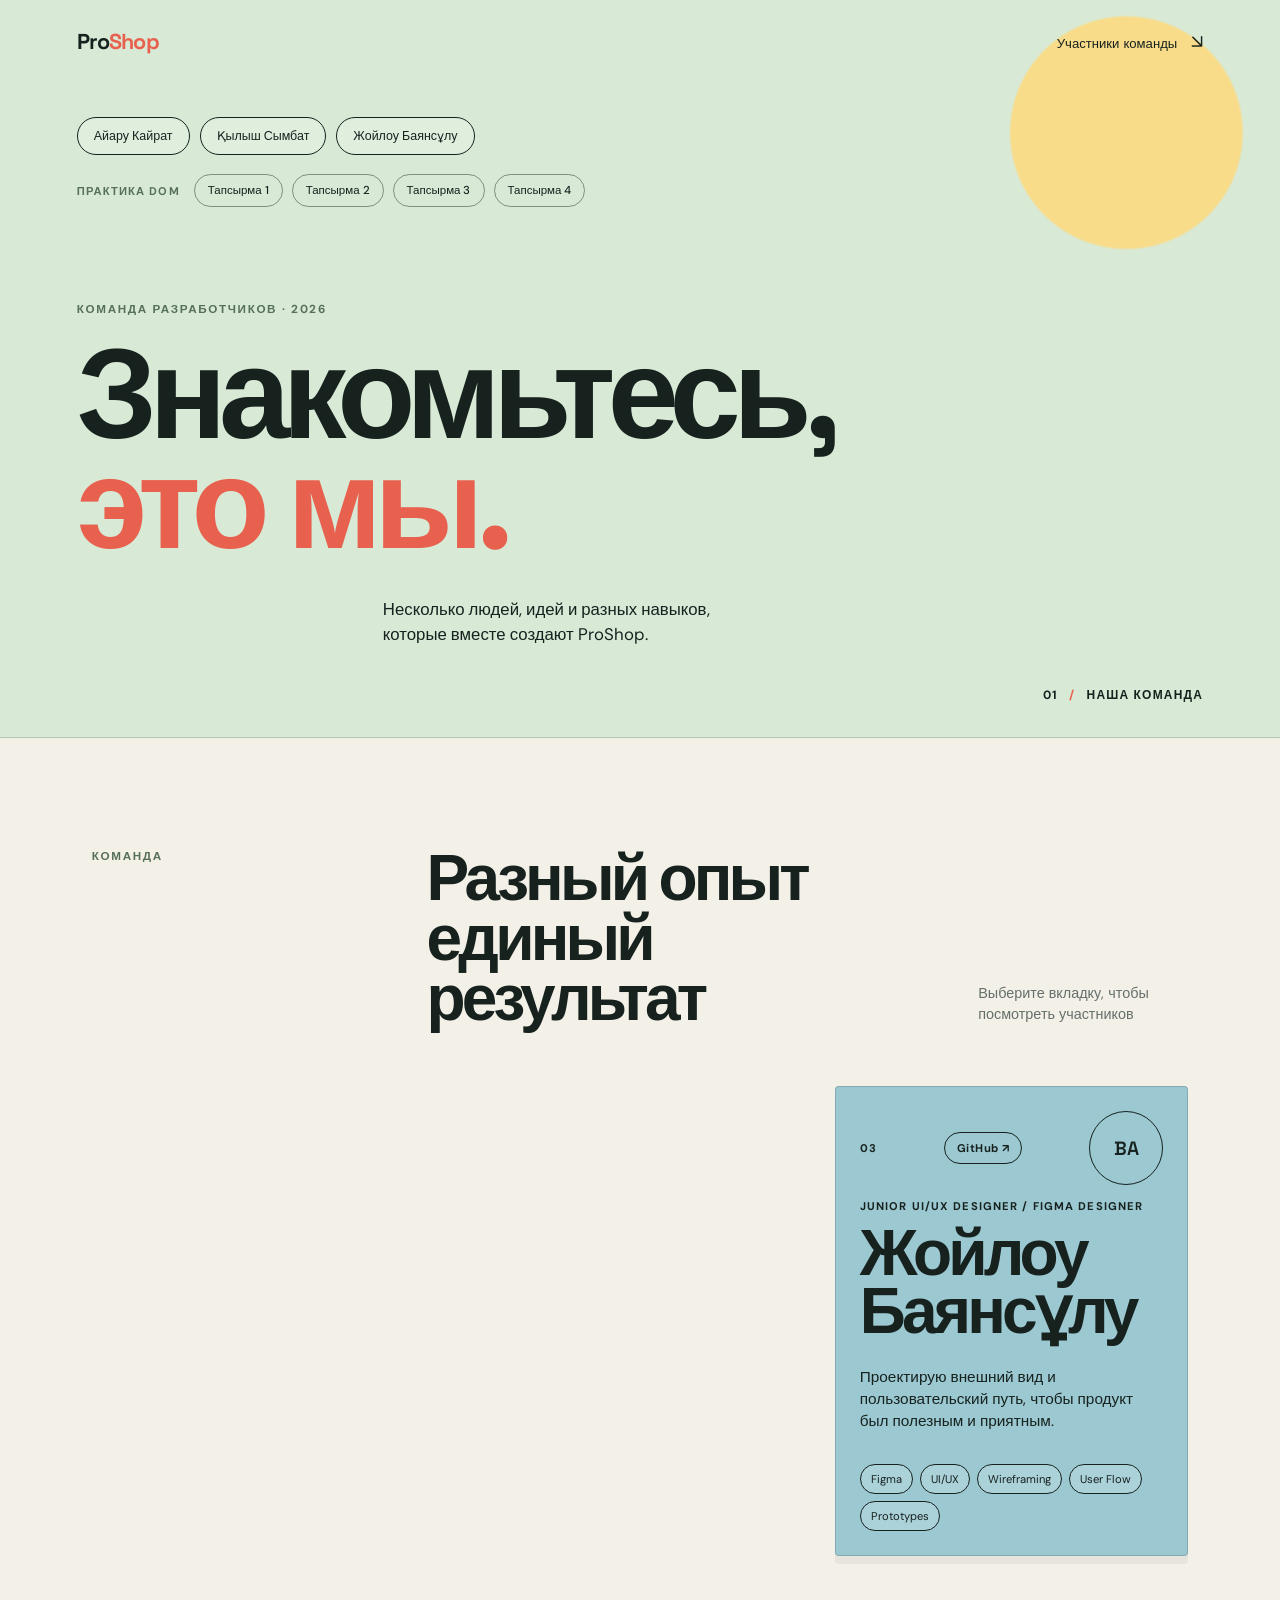
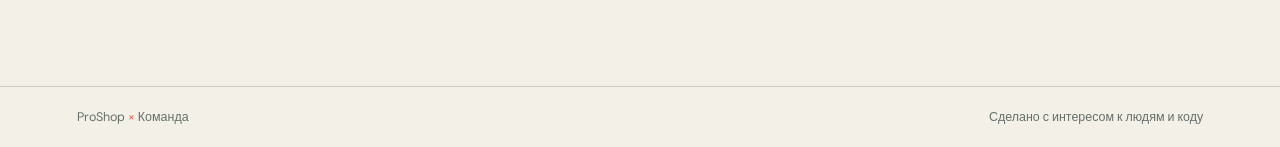
==== commit b22c218d: "Resolve merge conflicts and restore team navigation with tasks 1-4" ====
--- a/index.html
+++ b/index.html
@@ -36,8 +36,10 @@
         <div class="section-heading">
             <p class="eyebrow">Команда</p>
             <h2>Разный опыт<br>единый результат</h2>
-            <p class="section-description">Нажмите на карточку, чтобы открыть резюме участника.</p>
+            <p class="section-description">Выберите вкладку, чтобы посмотреть участников</p>
         </div>
+
+
         <div id="team-list" class="team-list" aria-live="polite"></div>
     </main>
 
--- a/styles.css
+++ b/styles.css
@@ -157,3 +157,304 @@
     .resume-detail { grid-template-columns: 1fr; gap: 6px; }
     .footer { display: block; line-height: 1.8; }
 }
+
+
+
+
+/* ===== ТАПСЫРМАЛАР СТИЛІ ===== */
+.task-box {
+  background: #fff;
+  border-radius: 20px;
+  padding: 32px;
+  max-width: 560px;
+  margin: 40px auto 0;
+  border: 1px solid var(--line);
+  box-shadow: 0 10px 30px rgba(23, 34, 31, 0.06);
+}
+
+.dark-theme .task-box, .dark-theme .task-block, .dark-theme .style-p, .dark-theme .toggle-element { background: var(--green); color: var(--ink); }
+.dark-theme .task-subtitle, .dark-theme .small, .dark-theme .hint { color: #c5d5c9; }
+.dark-theme .toggle-element.active { background: #584b25; }
+.dark-theme .task-block h3 { color: #a8c5ff; }
+.task-box h2 {
+  font-family: 'Space Grotesk', sans-serif;
+  font-size: 1.8rem;
+  margin-bottom: 20px;
+}
+
+.task-btn {
+  margin-top: 16px;
+  padding: 10px 22px;
+  border: none;
+  border-radius: 999px;
+  background: #2e4a3e;
+  color: #fff;
+  font-size: 0.95rem;
+  font-family: 'DM Sans', sans-serif;
+  cursor: pointer;
+  transition: background 0.2s;
+}
+
+.task-btn:hover {
+  background: #1e3329;
+}
+
+.toggle-element {
+  padding: 16px 20px;
+  border-radius: 12px;
+  background: #f0ece4;
+  border: 2px solid transparent;
+  cursor: pointer;
+  margin: 16px 0;
+  transition: 0.25s;
+  font-size: 0.95rem;
+}
+
+.toggle-element.active {
+  background: #d8e9d5;
+  border-color: #2e4a3e;
+  font-weight: 600;
+}
+
+.new-div {
+  margin: 12px 0;
+  padding: 12px 16px;
+  background: #e8f5e9;
+  border-radius: 10px;
+  font-weight: 500;
+  border: 1px solid #c8e6c9;
+}
+
+#class-list {
+  margin-top: 16px;
+  padding: 12px;
+  background: #f8f6f1;
+  border-radius: 10px;
+  font-size: 0.9rem;
+  color: #444;
+}
+.task-subtitle {
+  color: #65706a;
+  font-size: 0.95rem;
+  margin-bottom: 28px;
+  line-height: 1.5;
+}
+
+.task-block {
+  background: #f8f6f1;
+  border-radius: 14px;
+  padding: 20px;
+  margin-bottom: 18px;
+  border: 1px solid var(--line);
+}
+
+.task-block h3 {
+  font-size: 1rem;
+  margin-bottom: 10px;
+  font-family: 'Space Grotesk', sans-serif;
+}
+
+.style-p {
+  padding: 12px;
+  background: #fff;
+  border-radius: 8px;
+  margin: 10px 0;
+  border: 1px dashed #ccc;
+}
+
+.hint {
+  font-size: 0.82rem;
+  color: #888;
+  margin-top: 8px;
+}
+
+.old-element {
+  padding: 10px 14px;
+  background: #eee;
+  border-radius: 8px;
+  margin: 10px 0;
+}
+.task-box.wide {
+  max-width: 920px;
+  margin: 0 auto;
+}
+
+.task-grid {
+  display: grid;
+  grid-template-columns: 1fr 1fr;
+  gap: 18px;
+}
+
+.task-block .small {
+  font-size: 0.85rem;
+  color: #666;
+  margin-bottom: 10px;
+}
+
+.new-div-preview {
+  margin-top: 12px;
+  padding: 12px 16px;
+  background: #e8f5e9;
+  border-radius: 10px;
+  font-weight: 500;
+  border: 1px solid #c8e6c9;
+}
+
+@media (max-width: 700px) {
+  .task-grid {
+    grid-template-columns: 1fr;
+  }
+}
+.task-box.full-width {
+  max-width: none;
+  width: 100%;
+  margin: 40px 0 0;
+}
+
+.task-grid {
+  display: grid;
+  grid-template-columns: 1fr 1fr;
+  gap: 18px;
+}
+
+.task-block {
+  background: #f8f6f1;
+  border-radius: 14px;
+  padding: 22px 24px;
+  border: 1px solid var(--line);
+}
+
+.task-block h3 {
+  font-size: 1.05rem;
+  margin: 0 0 10px;
+  font-family: 'Space Grotesk', sans-serif;
+}
+
+.task-block .small {
+  font-size: 0.87rem;
+  color: #666;
+  margin-bottom: 12px;
+}
+
+.style-p {
+  padding: 14px 16px;
+  background: #fff;
+  border-radius: 10px;
+  margin: 12px 0;
+  border: 1px dashed #ccc;
+}
+
+.new-div-preview {
+  margin-top: 14px;
+  padding: 12px 16px;
+  background: #e8f5e9;
+  border-radius: 10px;
+  font-weight: 500;
+  border: 1px solid #c8e6c9;
+}
+
+.old-element {
+  padding: 12px 16px;
+  background: #eee;
+  border-radius: 8px;
+  margin: 12px 0;
+}
+
+@media (max-width: 700px) {
+  .task-grid {
+    grid-template-columns: 1fr;
+  }
+}
+
+/* ===== ТҮЗЕТУ: суреттегідей — блоктар бір бағанда, толық енде, астыастына тұрады ===== */
+/* team-section әдетте max-width: 1250px болғандықтан, тапсырма ашылғанда
+   сол шектеуді алып тастаймыз — блок толық экранды алады */
+.team-section:has(.task-box) {
+  max-width: none;
+  padding-left: 0;
+  padding-right: 0;
+}
+
+/* НАҒЫЗ СЕБЕП: .task-box #team-list ішінде тұр, ал #team-list элементі
+   .team-list класы арқылы 3 бағанды grid болып тұр (grid-template-columns:
+   repeat(3, 1fr)). Сондықтан .task-box сол grid-тің тек 1 бағанасын ғана
+   алып, ені жалпы ораммен шектеліп қалады. Тапсырма ашық кезде grid-ті
+   өшіріп, task-box-ты толық ені бойынша соза аламыз. */
+.team-list:has(.task-box) {
+  display: block;
+}
+
+.task-box {
+  grid-column: 1 / -1;
+}
+
+.task-box {
+  max-width: none;
+  width: 100%;
+  margin: 40px 0 0;
+  padding: 32px 6vw;
+  border-radius: 0;
+}
+
+.task-box h2 {
+  text-align: left;
+  font-size: 1.6rem;
+  margin-bottom: 28px;
+}
+
+/* Грид емес, вертикаль тізбек — суреттегідей */
+.task-grid {
+  display: flex;
+  flex-direction: column;
+  gap: 26px;
+}
+
+.task-block {
+  width: 100%;
+  padding: 24px 26px;
+  background: transparent;
+  border: none;
+  border-bottom: 1px solid var(--line);
+  padding-bottom: 26px;
+}
+
+.task-block:last-child {
+  border-bottom: none;
+}
+
+.task-block h3 {
+  color: #2f5fd6;
+  font-size: 1rem;
+  font-weight: 700;
+  margin-bottom: 14px;
+}
+
+/* Суреттегідей көк, толық енді батырмалар */
+.task-btn {
+  display: block;
+  width: 100%;
+  background: #2f6fed;
+  border-radius: 10px;
+  padding: 13px 20px;
+  font-weight: 600;
+}
+
+.task-btn:hover {
+  background: #244fb0;
+}
+
+/* Жойылатын ескі элементті ерекшелеп көрсету (сурет бойынша қызғылт жол) */
+.old-element {
+  background: #fbe4e2;
+  border: 1px solid #f3b9b4;
+  color: #8a2f27;
+  padding: 14px 16px;
+  border-radius: 8px;
+  margin-bottom: 14px;
+}
+
+@media (max-width: 760px) {
+  .task-box {
+    padding: 22px;
+  }
+}
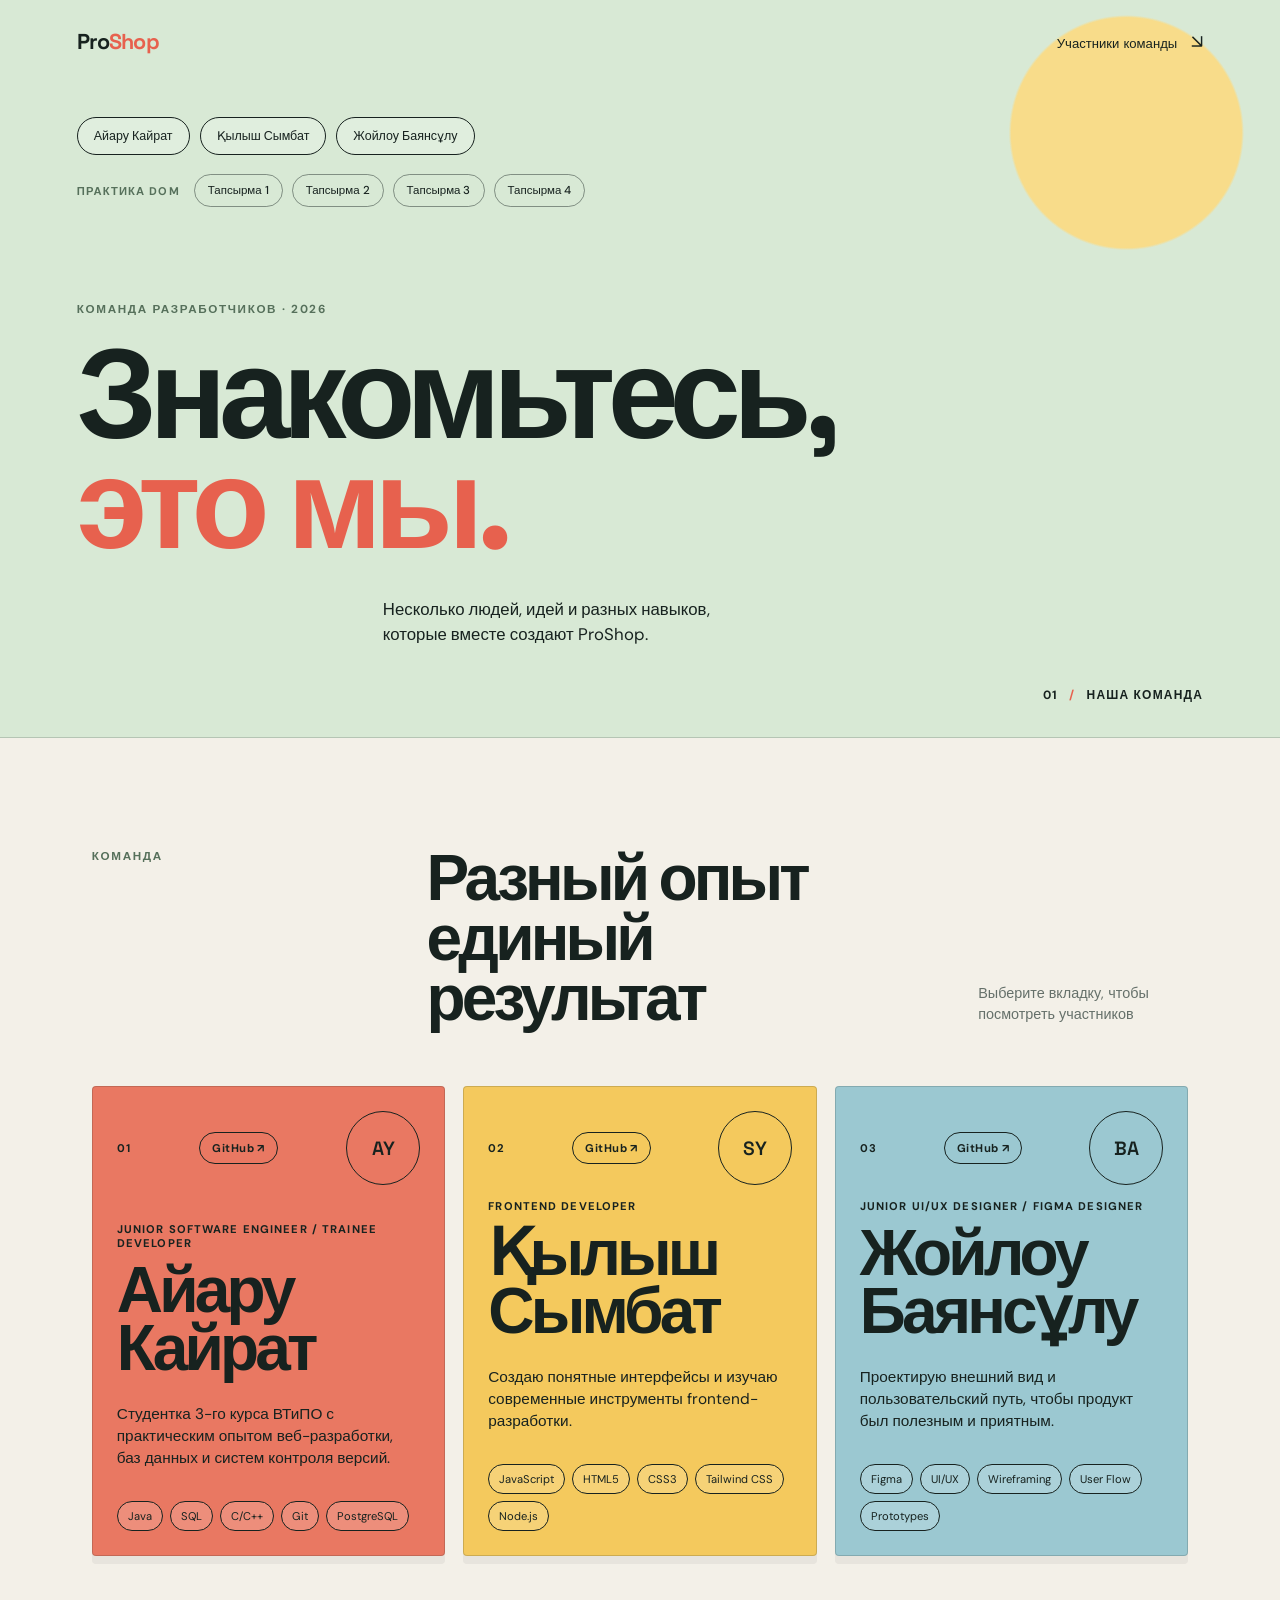
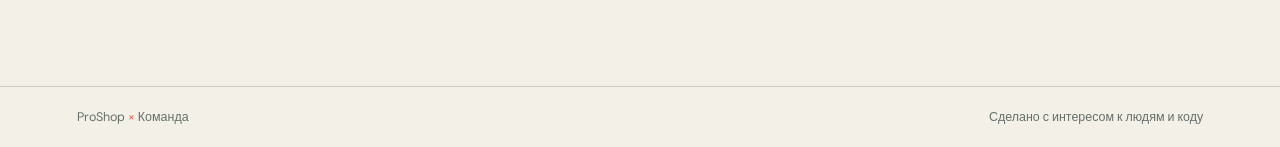
==== commit 97e40397: "Refresh cached scripts for updated table counting" ====
--- a/index.html
+++ b/index.html
@@ -8,7 +8,7 @@
     <link rel="preconnect" href="https://fonts.googleapis.com">
     <link rel="preconnect" href="https://fonts.gstatic.com" crossorigin>
     <link href="https://fonts.googleapis.com/css2?family=DM+Sans:wght@400;500;700&family=Space+Grotesk:wght@500;600;700&display=swap" rel="stylesheet">
-    <link rel="stylesheet" href="styles.css">
+    <link rel="stylesheet" href="styles.css?v=counts-2">
 </head>
 <body>
     <header class="hero">
@@ -51,6 +51,6 @@
         <p>Сделано с интересом к людям и коду</p>
     </footer>
 
-    <script type="module" src="team.js"></script>
+    <script type="module" src="team.js?v=counts-2"></script>
 </body>
 </html>
--- a/styles.css
+++ b/styles.css
@@ -101,6 +101,12 @@
 .table-controls input, #cell-color { padding: 10px; border: 1px solid var(--line); border-radius: 6px; background: var(--paper); color: var(--ink); font: inherit; }
 .table-controls input { width: 150px; }
 .table-scroll { overflow-x: auto; margin-top: 20px; }
+.color-counts { display: flex; flex-wrap: wrap; gap: 12px; margin-top: 18px; }
+.color-count { display: inline-flex; align-items: center; gap: 6px; padding: 10px 14px; border: 1px solid var(--line); border-radius: 12px; }
+.color-dot { width: 14px; height: 14px; border-radius: 50%; flex-shrink: 0; }
+.color-dot.coral { background: #e97862; }
+.color-dot.yellow { background: #f4c95d; }
+.color-dot.blue { background: #9bc8d1; }
 .practice-table { border-collapse: collapse; }
 .practice-table caption { text-align: left; padding-bottom: 12px; }
 .practice-table td { padding: 0; border: 1px solid var(--line); }
